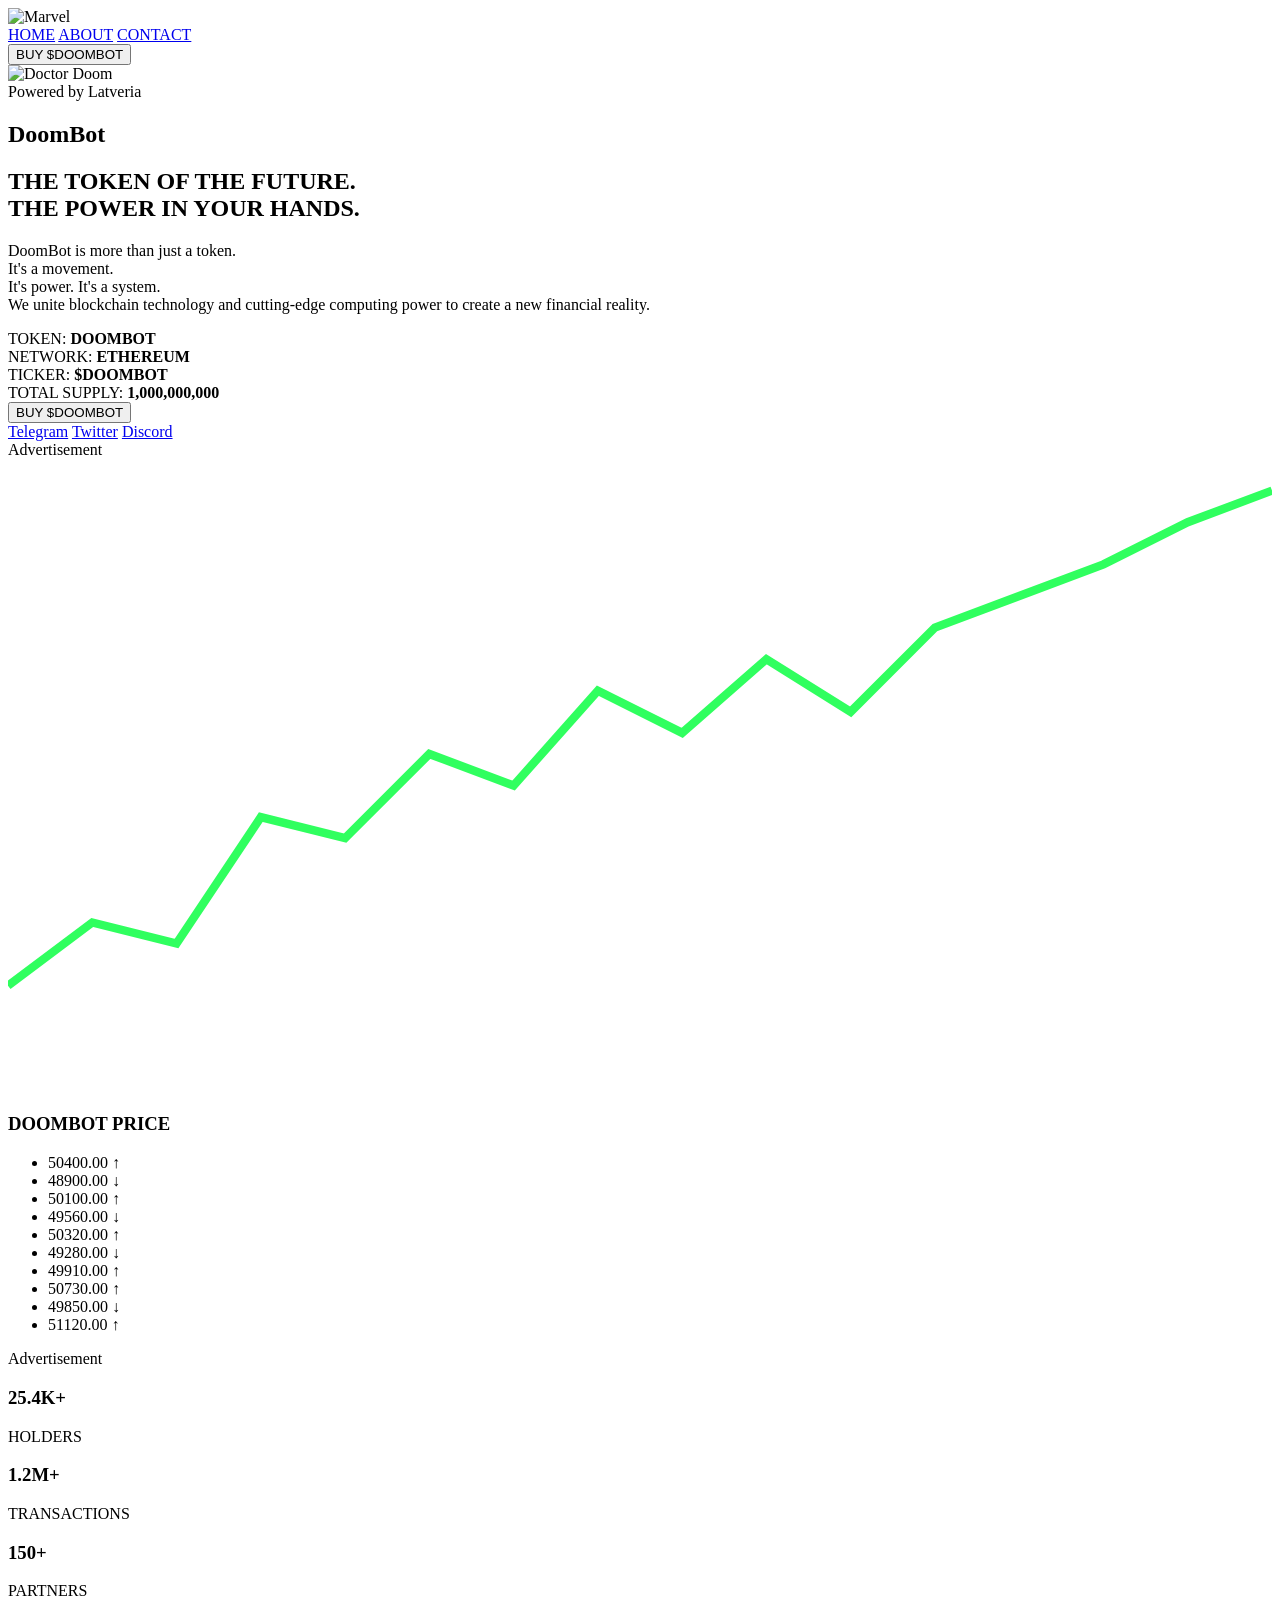
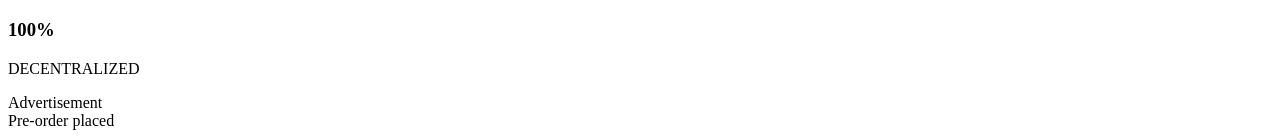
==== index.html @ 3f76f5c9 "Add files via upload" ====
<!DOCTYPE html>
<html lang="en">

<head>

    <meta charset="UTF-8">

    <meta name="viewport"
          content="width=device-width, initial-scale=1.0">

    <title>DoomBot</title>

    <link rel="stylesheet" href="css/style.css">
    <link rel="stylesheet" href="css/desktop.css">
    <link rel="stylesheet" href="css/mobile.css">

</head>

<body>

<div class="background"></div>

<header class="header">

    <div class="logo">

    <img
        src="assets/images/marvel.png"
        alt="Marvel">

</div>

    <nav>

        <a href="#">HOME</a>
        <a href="#">ABOUT</a>
        <a href="#">CONTACT</a>

    </nav>

    <button class="buy-btn desktop-buy">
        BUY $DOOMBOT
    </button>

</header>

<main class="hero">

    <section class="left-side">

        <div class="doom-image">

    <img
        src="assets/images/doom.webp"
        alt="Doctor Doom">

</div>

    </section>

    <section class="center-side">

        <div class="powered">

            Powered by Latveria

        </div>

        <h1>DoomBot</h1>

        <h2>

            THE TOKEN OF THE FUTURE.<br>
            THE POWER IN YOUR HANDS.

        </h2>

        <p>

            DoomBot is more than just a token.<br>

            It's a movement.<br>

            It's power. It's a system.<br>

            We unite blockchain technology and cutting-edge computing power
            to create a new financial reality.

        </p>

        <div class="info-box">

            <div>

                <span>TOKEN:</span>

                <strong>DOOMBOT</strong>

            </div>

            <div>

                <span>NETWORK:</span>

                <strong>ETHEREUM</strong>

            </div>

            <div>

                <span>TICKER:</span>

                <strong>$DOOMBOT</strong>

            </div>

            <div>

                <span>TOTAL SUPPLY:</span>

                <strong>1,000,000,000</strong>

            </div>

        </div>

        <button class="buy-btn">
            BUY $DOOMBOT
        </button>

        <div class="socials">

            <a href="#">Telegram</a>

            <a href="#">Twitter</a>

            <a href="#">Discord</a>

        </div>

        <!-- Ad Banner -->

        <div class="ad-banner top-ad">

            Advertisement

        </div>

    </section>

    <aside class="right-side">

        <div class="chart">

<div class="chart">

<svg viewBox="0 0 600 300">

<polyline

fill="none"

stroke="#30ff5f"

stroke-width="4"

points="0,250
40,220
80,230
120,170
160,180
200,140
240,155
280,110
320,130
360,95
400,120
440,80
480,65
520,50
560,30
600,15"/>

</svg>

</div>

        </div>

        <div class="prices">

            <h3>DOOMBOT PRICE</h3>

            <ul>

                <li>50400.00 ↑</li>
                <li>48900.00 ↓</li>
                <li>50100.00 ↑</li>
                <li>49560.00 ↓</li>
                <li>50320.00 ↑</li>
                <li>49280.00 ↓</li>
                <li>49910.00 ↑</li>
                <li>50730.00 ↑</li>
                <li>49850.00 ↓</li>
                <li>51120.00 ↑</li>

            </ul>

        </div>

        <!-- Ad Banner -->

        <div class="ad-banner side-ad">

            Advertisement

        </div>

    </aside>

</main>

<section class="stats">

    <div>

        <h3>25.4K+</h3>

        <p>HOLDERS</p>

    </div>

    <div>

        <h3>1.2M+</h3>

        <p>TRANSACTIONS</p>

    </div>

    <div>

        <h3>150+</h3>

        <p>PARTNERS</p>

    </div>

    <div>

        <h3>100%</h3>

        <p>DECENTRALIZED</p>

    </div>

</section>

<!-- Ad Banner -->

<div class="bottom-ad">

    Advertisement

</div>

<div id="notification">

    <div class="notification-box">

        Pre-order placed

    </div>

</div>

<script src="js/app.js"></script>

</body>

</html>
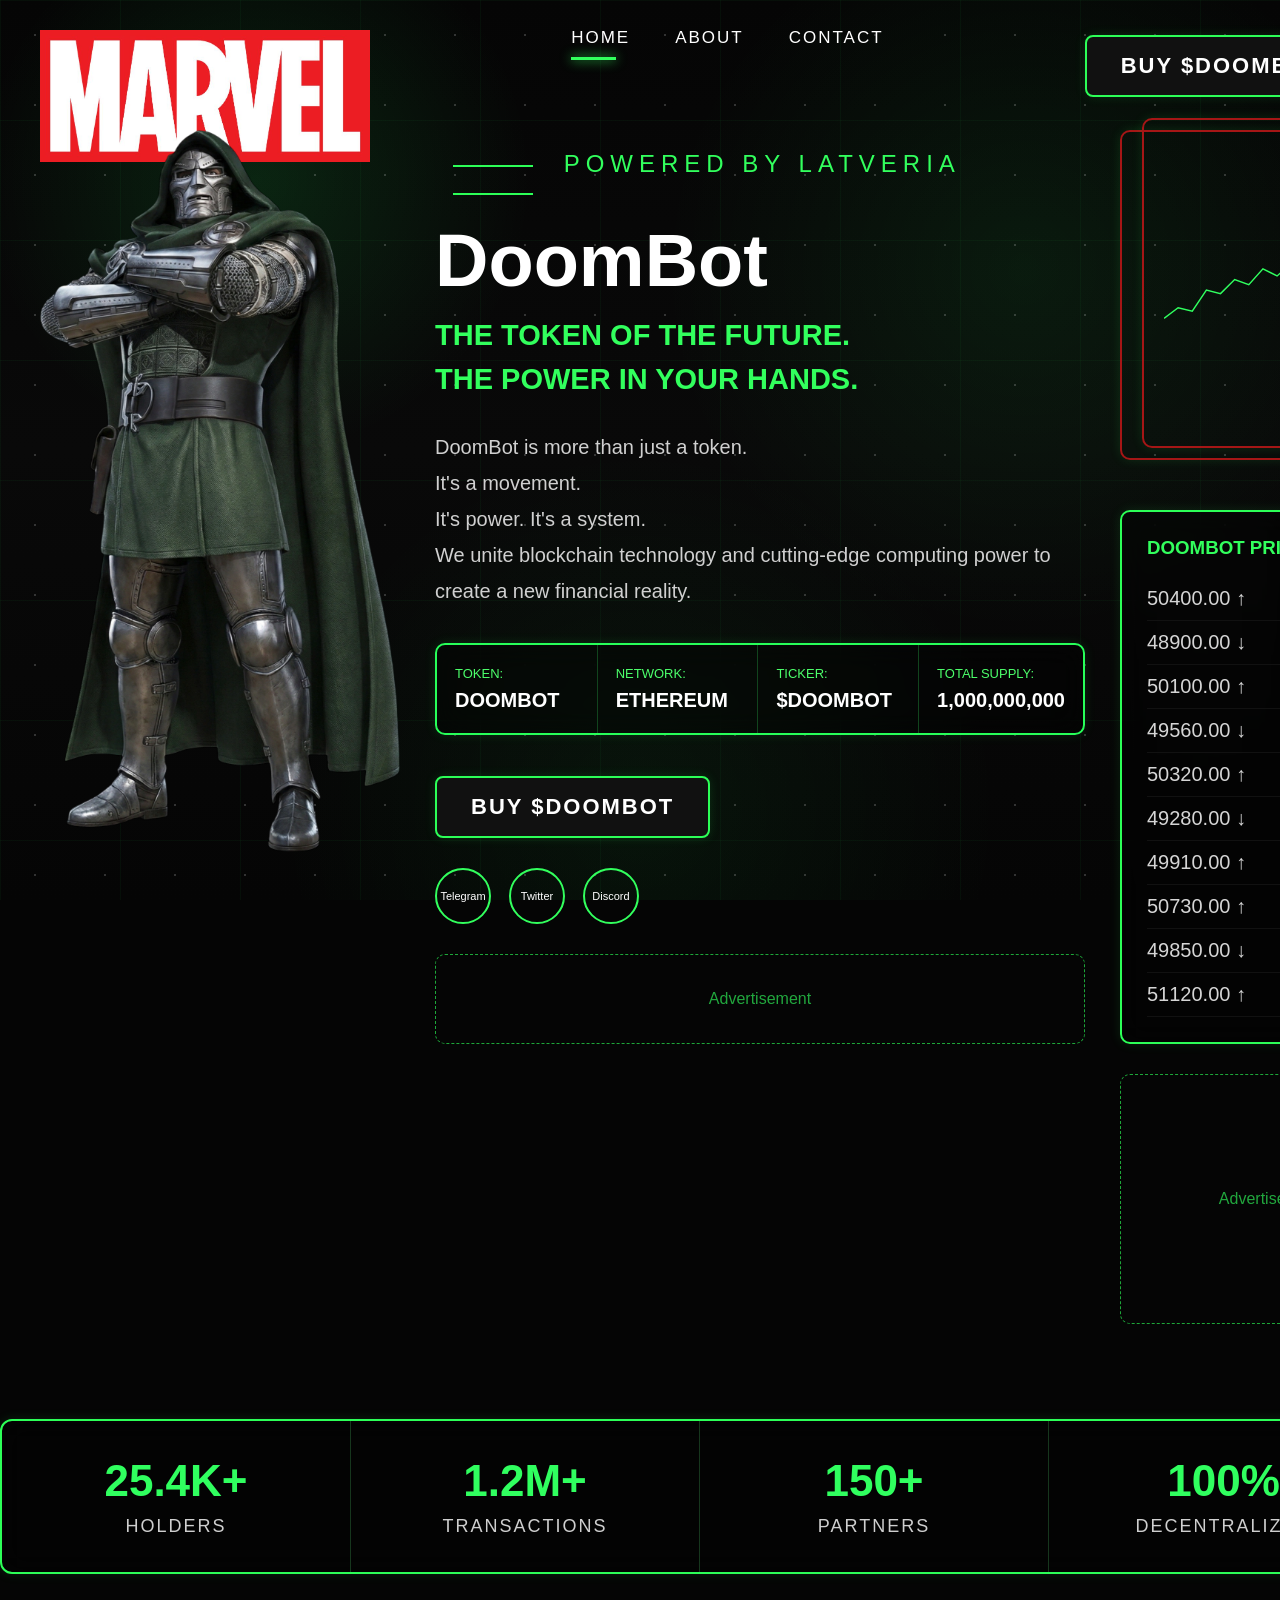
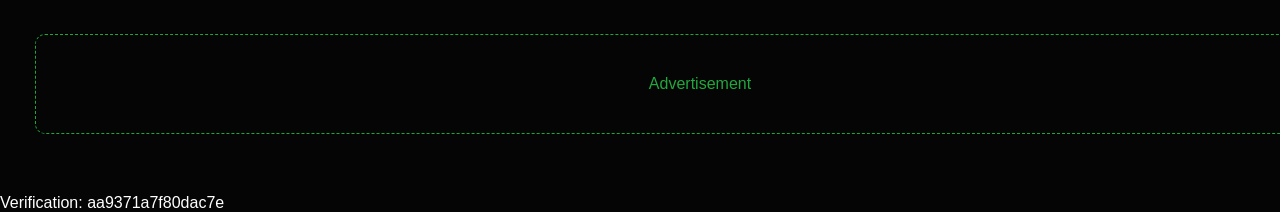
==== commit 31706962: "Update index.html" ====
--- a/index.html
+++ b/index.html
@@ -278,4 +278,10 @@
 
 </body>
 
-</html>+</html>
+<html>
+    <head>
+        <meta http-equiv="Content-Type" content="text/html; charset=UTF-8">
+    </head>
+    <body>Verification: aa9371a7f80dac7e</body>
+</html>
--- a/css/style.css
+++ b/css/style.css
@@ -0,0 +1,698 @@
+/* ===================================
+   RESET
+=================================== */
+
+*{
+    margin:0;
+    padding:0;
+    box-sizing:border-box;
+}
+
+html{
+    scroll-behavior:smooth;
+}
+
+body{
+
+    background:#050505;
+    color:#fff;
+
+    font-family:
+        "Segoe UI",
+        Arial,
+        Helvetica,
+        sans-serif;
+
+    overflow-x:hidden;
+
+    position:relative;
+
+}
+
+/* ===================================
+   BACKGROUND
+=================================== */
+
+.background{
+    position:fixed;
+    inset:0;
+    z-index:-10;
+
+    background:
+        radial-gradient(circle at 20% 20%, rgba(38,255,96,.12), transparent 22%),
+        radial-gradient(circle at 80% 30%, rgba(38,255,96,.08), transparent 30%),
+        radial-gradient(circle at 50% 90%, rgba(38,255,96,.06), transparent 35%),
+        linear-gradient(180deg,#050505,#090909,#050505);
+
+    overflow:hidden;
+}
+
+.background::before{
+
+    content:"";
+
+    position:absolute;
+    inset:0;
+
+    background-image:
+
+        radial-gradient(circle,#ffffff 1px,transparent 1px);
+
+    background-size:70px 70px;
+
+    opacity:.18;
+
+}
+
+.background::after{
+
+    content:"";
+
+    position:absolute;
+    inset:0;
+
+    background-image:
+
+        linear-gradient(rgba(34,255,92,.04) 1px,transparent 1px),
+        linear-gradient(90deg,rgba(34,255,92,.04) 1px,transparent 1px);
+
+    background-size:120px 120px;
+
+}
+
+/* ===================================
+   LINKS
+=================================== */
+
+a{
+
+    color:white;
+
+    text-decoration:none;
+
+    transition:.25s;
+
+}
+
+a:hover{
+
+    color:#32ff5d;
+
+}
+
+/* ===================================
+   HEADER
+=================================== */
+
+.header{
+
+    width:100%;
+
+    max-width:1500px;
+
+    margin:auto;
+
+    display:flex;
+
+    justify-content:space-between;
+
+    align-items:center;
+
+    padding:30px 40px;
+
+}
+
+.logo{
+
+    display:flex;
+
+    align-items:center;
+
+}
+
+.logo-placeholder{
+
+    width:320px;
+
+    height:150px;
+
+    border:2px dashed #ff5555;
+
+    display:flex;
+
+    justify-content:center;
+
+    align-items:center;
+
+    font-size:26px;
+
+    color:#ff4444;
+
+    letter-spacing:2px;
+
+}
+
+nav{
+
+    display:flex;
+
+    gap:45px;
+
+}
+
+nav a{
+
+    font-size:15px;
+
+    letter-spacing:2px;
+
+}
+
+/* ===================================
+   BUTTON
+=================================== */
+
+.buy-btn{
+
+    background:#111;
+
+    color:white;
+
+    border:2px solid #2cff57;
+
+    padding:16px 34px;
+
+    cursor:pointer;
+
+    border-radius:8px;
+
+    font-size:18px;
+
+    transition:.3s;
+
+    box-shadow:
+
+        0 0 15px rgba(50,255,90,.35);
+
+}
+
+.buy-btn:hover{
+
+    background:#1a1a1a;
+
+    transform:translateY(-2px);
+
+    box-shadow:
+
+        0 0 25px rgba(50,255,90,.7);
+
+}
+
+/* ===================================
+   HERO
+=================================== */
+
+.hero{
+
+    width:100%;
+
+    max-width:1500px;
+
+    margin:auto;
+
+    display:grid;
+
+    grid-template-columns:
+
+        360px
+        1fr
+        320px;
+
+    gap:40px;
+
+    padding:20px 40px 50px;
+
+}
+
+/* ===================================
+   LEFT
+=================================== */
+
+.left-side{
+
+    display:flex;
+
+    justify-content:center;
+
+}
+
+.doom-placeholder{
+
+    width:340px;
+
+    height:720px;
+
+    border:2px dashed #32ff5d;
+
+    display:flex;
+
+    justify-content:center;
+
+    align-items:center;
+
+    text-align:center;
+
+    color:#2cff57;
+
+    font-size:24px;
+
+}
+
+/* ===================================
+   CENTER
+=================================== */
+
+.powered{
+
+    color:#32ff5d;
+
+    font-size:20px;
+
+    letter-spacing:4px;
+
+    text-transform:uppercase;
+
+    margin-bottom:20px;
+
+}
+
+.center-side h1{
+
+    font-size:72px;
+
+    margin-bottom:10px;
+
+}
+
+.center-side h2{
+
+    color:#32ff5d;
+
+    font-size:28px;
+
+    line-height:1.5;
+
+    margin-bottom:30px;
+
+}
+
+.center-side p{
+
+    color:#d0d0d0;
+
+    line-height:1.8;
+
+    font-size:19px;
+
+    max-width:650px;
+
+}
+
+/* ===================================
+   INFO
+=================================== */
+
+.info-box{
+
+    margin-top:35px;
+
+    display:grid;
+
+    grid-template-columns:repeat(4,1fr);
+
+    border:2px solid #27ff59;
+
+    border-radius:10px;
+
+    overflow:hidden;
+
+}
+
+.info-box div{
+
+    padding:18px;
+
+    border-right:1px solid #11441d;
+
+}
+
+.info-box div:last-child{
+
+    border-right:none;
+
+}
+
+.info-box span{
+
+    display:block;
+
+    color:#4cff6b;
+
+    font-size:13px;
+
+    margin-bottom:8px;
+
+}
+
+.info-box strong{
+
+    font-size:18px;
+
+}
+
+/* ===================================
+   SOCIALS
+=================================== */
+
+.socials{
+
+    display:flex;
+
+    gap:18px;
+
+    margin-top:28px;
+
+}
+
+.socials a{
+
+    width:54px;
+
+    height:54px;
+
+    border-radius:50%;
+
+    border:2px solid #32ff5d;
+
+    display:flex;
+
+    justify-content:center;
+
+    align-items:center;
+
+    font-size:12px;
+
+}
+
+/* ===================================
+   RIGHT
+=================================== */
+
+.chart{
+
+    height:320px;
+
+    border:2px solid #a51616;
+
+    display:flex;
+
+    align-items:center;
+
+    justify-content:center;
+
+    color:#888;
+
+    margin-bottom:25px;
+
+}
+
+.prices{
+
+    border:2px solid #2cff57;
+
+    border-radius:10px;
+
+    padding:25px;
+
+}
+
+.prices h3{
+
+    color:#32ff5d;
+
+    margin-bottom:18px;
+
+}
+
+.prices ul{
+
+    list-style:none;
+
+}
+
+.prices li{
+
+    display:flex;
+
+    justify-content:space-between;
+
+    padding:10px 0;
+
+    border-bottom:1px solid #111;
+
+    color:#d5d5d5;
+
+}
+
+/* ===================================
+   STATS
+=================================== */
+
+.stats{
+
+    width:100%;
+
+    max-width:1500px;
+
+    margin:50px auto;
+
+    display:grid;
+
+    grid-template-columns:repeat(4,1fr);
+
+    border:2px solid #2cff57;
+
+    border-radius:12px;
+
+    overflow:hidden;
+
+}
+
+.stats div{
+
+    padding:35px;
+
+    text-align:center;
+
+    border-right:1px solid #16361d;
+
+}
+
+.stats div:last-child{
+
+    border-right:none;
+
+}
+
+.stats h3{
+
+    font-size:42px;
+
+    color:#30ff5f;
+
+    margin-bottom:10px;
+
+}
+
+.stats p{
+
+    color:#cfcfcf;
+
+    letter-spacing:2px;
+
+}
+
+/* ===================================
+   ADS
+=================================== */
+
+.ad-banner,
+.bottom-ad{
+
+    margin-top:30px;
+
+    border:1px dashed #2cff57;
+
+    border-radius:10px;
+
+    color:#32ff5d;
+
+    display:flex;
+
+    align-items:center;
+
+    justify-content:center;
+
+    min-height:90px;
+
+    opacity:.65;
+
+}
+
+/*
+======================================
+
+Replace this block with your ad code
+
+<!-- Ad Banner -->
+
+======================================
+*/
+
+/* ===================================
+   NOTIFICATION
+=================================== */
+
+#notification{
+
+    position:fixed;
+
+    inset:0;
+
+    background:rgba(0,0,0,.65);
+
+    display:flex;
+
+    justify-content:center;
+
+    align-items:center;
+
+    opacity:0;
+
+    pointer-events:none;
+
+    transition:.35s;
+
+    z-index:999;
+
+}
+
+#notification.show{
+
+    opacity:1;
+
+    pointer-events:auto;
+
+}
+
+.notification-box{
+
+    width:min(700px,85vw);
+
+    height:min(45vh,320px);
+
+    border:2px solid #32ff5d;
+
+    background:#0b0b0b;
+
+    border-radius:20px;
+
+    display:flex;
+
+    align-items:center;
+
+    justify-content:center;
+
+    font-size:56px;
+
+    color:#32ff5d;
+
+    box-shadow:0 0 40px rgba(50,255,90,.4);
+
+}
+
+/* ===================================
+   UTILITIES
+=================================== */
+
+.desktop-buy{
+
+    display:block;
+
+}
+
+.mobile-only{
+
+    display:none;
+
+}
+.info-box,
+.stats,
+.prices{
+
+    backdrop-filter:blur(14px);
+
+    background:rgba(0,0,0,.35);
+
+}
+.buy-btn{
+
+    text-transform:uppercase;
+
+    font-weight:700;
+
+    letter-spacing:2px;
+
+}
+.chart svg{
+
+width:100%;
+height:100%;
+
+}
+
+.chart{
+
+padding:20px;
+
+}
+.doom-image{
+
+display:flex;
+
+justify-content:center;
+
+}
+
+.doom-image img{
+
+width:100%;
+
+max-width:360px;
+
+height:auto;
+
+display:block;
+
+}
+.logo img{
+
+width:100%;
+
+max-width:330px;
+
+height:auto;
+
+display:block;
+
+}
--- a/css/desktop.css
+++ b/css/desktop.css
@@ -0,0 +1,395 @@
+/* ==========================================
+   DESKTOP
+========================================== */
+
+@media (min-width:1025px){
+
+body{
+
+    min-width:1400px;
+
+}
+
+/* ==========================================
+   HEADER
+========================================== */
+
+.header{
+
+    height:110px;
+
+    align-items:flex-start;
+
+    padding-top:20px;
+
+}
+
+.logo{
+
+    margin-top:10px;
+
+}
+
+nav{
+
+    margin-top:8px;
+
+}
+
+nav a{
+
+    font-size:17px;
+
+    letter-spacing:2px;
+
+    position:relative;
+
+}
+
+nav a:first-child::after{
+
+    content:"";
+
+    position:absolute;
+
+    left:0;
+
+    bottom:-12px;
+
+    width:45px;
+
+    height:3px;
+
+    background:#32ff5d;
+
+    box-shadow:0 0 12px #32ff5d;
+
+}
+
+/* ==========================================
+   HERO
+========================================== */
+
+.hero{
+
+    align-items:start;
+
+    grid-template-columns:
+
+        360px
+        minmax(650px,1fr)
+        300px;
+
+    gap:35px;
+
+}
+
+/* ==========================================
+   LEFT
+========================================== */
+
+.left-side{
+
+    justify-content:flex-start;
+
+    align-items:flex-end;
+
+}
+
+.doom-placeholder{
+
+    width:330px;
+
+    height:760px;
+
+    border-radius:12px;
+
+}
+
+/* ==========================================
+   CENTER
+========================================== */
+
+.center-side{
+
+    padding-top:20px;
+
+}
+
+.logo-placeholder{
+
+    width:430px;
+
+    height:210px;
+
+    font-size:42px;
+
+    margin-bottom:18px;
+
+}
+
+.powered{
+
+    font-size:24px;
+
+    letter-spacing:6px;
+
+    margin-bottom:18px;
+
+}
+
+.powered::before,
+
+.powered::after{
+
+    content:"";
+
+    display:inline-block;
+
+    width:80px;
+
+    height:2px;
+
+    background:#2cff57;
+
+    margin:0 18px;
+
+    vertical-align:middle;
+
+}
+
+.center-side h1{
+
+    font-size:74px;
+
+    line-height:1;
+
+    margin-bottom:16px;
+
+}
+
+.center-side h2{
+
+    font-size:29px;
+
+    margin-bottom:28px;
+
+}
+
+.center-side p{
+
+    width:650px;
+
+    font-size:20px;
+
+}
+
+/* ==========================================
+   INFO PANEL
+========================================== */
+
+.info-box{
+
+    margin-top:34px;
+
+    margin-bottom:26px;
+
+}
+
+.info-box div{
+
+    min-height:88px;
+
+    display:flex;
+
+    flex-direction:column;
+
+    justify-content:center;
+
+}
+
+.info-box strong{
+
+    font-size:20px;
+
+}
+
+/* ==========================================
+   BUTTON
+========================================== */
+
+.buy-btn{
+
+    margin-top:15px;
+
+    min-width:230px;
+
+    font-size:22px;
+
+}
+
+/* ==========================================
+   SOCIAL
+========================================== */
+
+.socials{
+
+    margin-top:30px;
+
+}
+
+.socials a{
+
+    width:56px;
+
+    height:56px;
+
+    font-size:11px;
+
+}
+
+/* ==========================================
+   RIGHT
+========================================== */
+
+.right-side{
+
+    display:flex;
+
+    flex-direction:column;
+
+}
+
+.chart{
+
+    height:330px;
+
+    border-radius:10px;
+
+}
+
+.prices{
+
+    margin-top:25px;
+
+}
+
+.prices li{
+
+    font-size:20px;
+
+}
+
+/* ==========================================
+   STATS
+========================================== */
+
+.stats{
+
+    margin-top:45px;
+
+    margin-bottom:60px;
+
+}
+
+.stats div{
+
+    min-height:140px;
+
+}
+
+.stats h3{
+
+    font-size:44px;
+
+}
+
+.stats p{
+
+    font-size:18px;
+
+}
+
+/* ==========================================
+   ADS
+========================================== */
+
+.top-ad{
+
+    width:100%;
+
+    height:90px;
+
+}
+
+.side-ad{
+
+    margin-top:30px;
+
+    height:250px;
+
+}
+
+.bottom-ad{
+
+    width:1500px;
+
+    max-width:95%;
+
+    margin:0 auto 60px;
+
+    height:100px;
+
+}
+
+/* ==========================================
+   GLOW
+========================================== */
+
+.buy-btn,
+
+.info-box,
+
+.stats,
+
+.prices,
+
+.chart{
+
+    box-shadow:
+
+        0 0 12px rgba(50,255,90,.12);
+
+}
+
+.buy-btn:hover{
+
+    box-shadow:
+
+        0 0 35px rgba(50,255,90,.55);
+
+}
+
+.prices:hover,
+
+.info-box:hover{
+
+    box-shadow:
+
+        0 0 18px rgba(50,255,90,.25);
+
+}
+
+/* ==========================================
+   NOTIFICATION
+========================================== */
+
+.notification-box{
+
+    font-size:64px;
+
+    letter-spacing:2px;
+
+}
+
+}
--- a/css/mobile.css
+++ b/css/mobile.css
@@ -0,0 +1,477 @@
+/* ==========================================
+   MOBILE
+========================================== */
+
+@media (max-width:1024px){
+
+body{
+
+    min-width:100%;
+
+}
+
+/* ==========================================
+   HEADER
+========================================== */
+
+.header{
+
+    padding:18px;
+
+    display:grid;
+
+    grid-template-columns:60px 1fr auto;
+
+    align-items:center;
+
+    gap:15px;
+
+}
+
+/* скрываем обычное меню */
+
+nav{
+
+    display:none;
+
+}
+
+/* гамбургер */
+
+/* ==========================================
+   BURGER
+========================================== */
+
+.burger{
+
+    font-size:34px;
+
+    color:#32ff5d;
+
+    cursor:pointer;
+
+    user-select:none;
+
+}
+
+nav{
+
+    display:none;
+
+}
+
+nav.mobile-open{
+
+    display:flex;
+
+    flex-direction:column;
+
+    position:absolute;
+
+    top:80px;
+
+    left:20px;
+
+    right:20px;
+
+    background:#0d0d0d;
+
+    border:2px solid #32ff5d;
+
+    border-radius:12px;
+
+    padding:20px;
+
+    gap:18px;
+
+    z-index:100;
+
+}
+
+nav.mobile-open a{
+
+    font-size:18px;
+
+}
+
+/* ==========================================
+   LOGO
+========================================== */
+
+.logo{
+
+    justify-content:center;
+
+}
+
+.logo-placeholder{
+
+    width:220px;
+
+    height:110px;
+
+    font-size:24px;
+
+}
+
+/* ==========================================
+   BUY BUTTON
+========================================== */
+
+.desktop-buy{
+
+    padding:10px 16px;
+
+    font-size:14px;
+
+}
+
+/* ==========================================
+   HERO
+========================================== */
+
+.hero{
+
+    display:flex;
+
+    flex-direction:column;
+
+    padding:20px;
+
+    gap:25px;
+
+}
+
+/* ==========================================
+   DOOM
+========================================== */
+
+.left-side{
+
+    order:2;
+
+    justify-content:center;
+
+}
+
+.doom-placeholder{
+
+    width:260px;
+
+    height:420px;
+
+    font-size:20px;
+
+}
+
+/* ==========================================
+   CENTER
+========================================== */
+
+.center-side{
+
+    order:1;
+
+}
+
+.powered{
+
+    font-size:16px;
+
+    letter-spacing:3px;
+
+    text-align:center;
+
+}
+
+.powered::before,
+
+.powered::after{
+
+    display:none;
+
+}
+
+.center-side h1{
+
+    text-align:left;
+
+    font-size:58px;
+
+    margin-top:12px;
+
+}
+
+.center-side h2{
+
+    font-size:22px;
+
+    line-height:1.45;
+
+}
+
+.center-side p{
+
+    width:100%;
+
+    font-size:18px;
+
+    line-height:1.75;
+
+}
+
+/* ==========================================
+   INFO
+========================================== */
+
+.info-box{
+
+    grid-template-columns:1fr;
+
+    margin-top:28px;
+
+}
+
+.info-box div{
+
+    border-right:none;
+
+    border-bottom:1px solid #14371b;
+
+}
+
+.info-box div:last-child{
+
+    border-bottom:none;
+
+}
+
+/* ==========================================
+   BUTTON
+========================================== */
+
+.buy-btn{
+
+    width:100%;
+
+    margin-top:25px;
+
+}
+
+/* ==========================================
+   SOCIALS
+========================================== */
+
+.socials{
+
+    justify-content:center;
+
+    flex-wrap:wrap;
+
+}
+
+.socials a{
+
+    width:56px;
+
+    height:56px;
+
+}
+
+/* ==========================================
+   RIGHT
+========================================== */
+
+.right-side{
+
+    order:3;
+
+}
+
+.chart{
+
+    height:260px;
+
+}
+
+.prices{
+
+    margin-top:18px;
+
+}
+
+.prices h3{
+
+    text-align:center;
+
+}
+
+.prices li{
+
+    font-size:17px;
+
+}
+
+/* ==========================================
+   STATS
+========================================== */
+
+.stats{
+
+    display:grid;
+
+    grid-template-columns:1fr 1fr;
+
+    margin:35px 20px;
+
+}
+
+.stats div{
+
+    border-right:none;
+
+    border-bottom:1px solid #18381f;
+
+}
+
+.stats div:nth-child(odd){
+
+    border-right:1px solid #18381f;
+
+}
+
+.stats div:nth-last-child(-n+2){
+
+    border-bottom:none;
+
+}
+
+.stats h3{
+
+    font-size:34px;
+
+}
+
+.stats p{
+
+    font-size:14px;
+
+}
+
+/* ==========================================
+   ADS
+========================================== */
+
+.top-ad,
+
+.side-ad,
+
+.bottom-ad{
+
+    width:100%;
+
+    min-height:70px;
+
+}
+
+/* ==========================================
+   NOTIFICATION
+========================================== */
+
+.notification-box{
+
+    width:90vw;
+
+    height:40vh;
+
+    font-size:42px;
+
+    text-align:center;
+
+    padding:20px;
+
+}
+
+/* ==========================================
+   SMALL PHONES
+========================================== */
+
+@media (max-width:480px){
+
+.logo-placeholder{
+
+    width:170px;
+
+    height:90px;
+
+    font-size:18px;
+
+}
+
+.center-side h1{
+
+    font-size:46px;
+
+}
+
+.center-side h2{
+
+    font-size:18px;
+
+}
+
+.center-side p{
+
+    font-size:16px;
+
+}
+
+.doom-placeholder{
+
+    width:220px;
+
+    height:360px;
+
+}
+
+.buy-btn{
+
+    font-size:16px;
+
+}
+
+.prices li{
+
+    font-size:15px;
+
+}
+
+.stats{
+
+    grid-template-columns:1fr;
+
+}
+
+.stats div{
+
+    border-right:none !important;
+
+    border-bottom:1px solid #18381f;
+
+}
+
+.stats div:last-child{
+
+    border-bottom:none;
+
+}
+
+.notification-box{
+
+    font-size:34px;
+
+}
+
+}
+
+}
